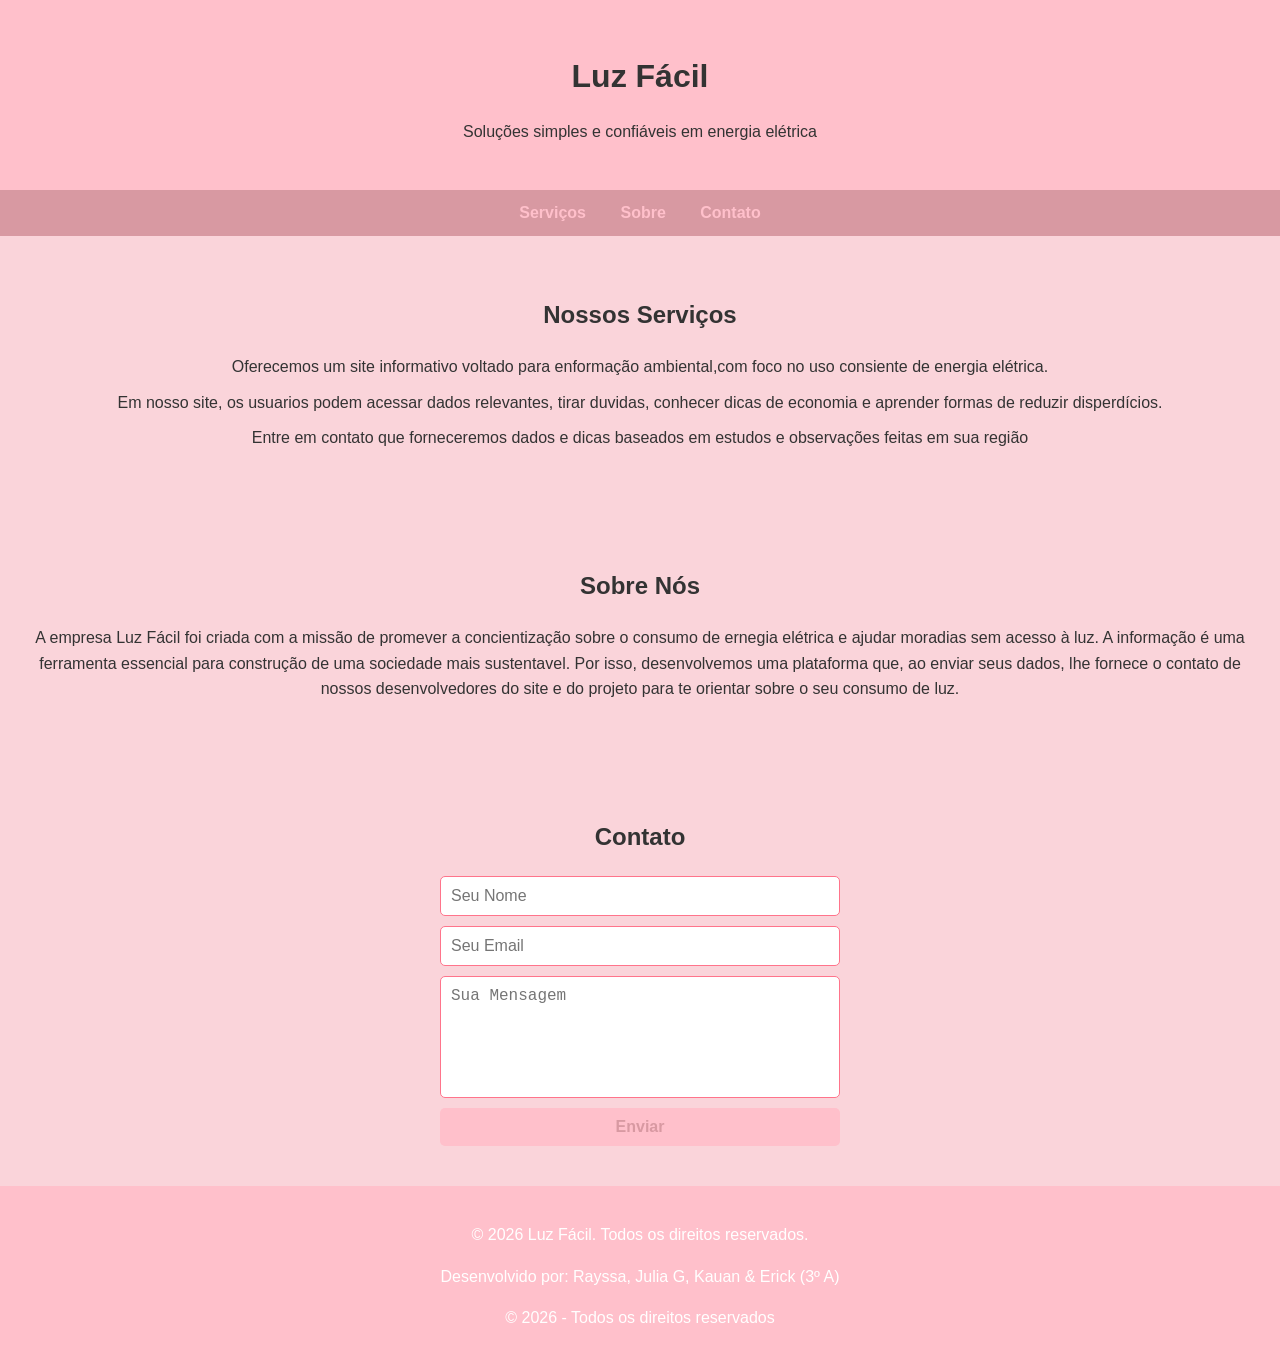
==== index.html @ fa226fb4 "Add files via upload" ====
<!DOCTYPE html>
<html lang="pt-BR">
<head>
    <meta charset="UTF-8">
    <meta name="viewport" content="width=device-width, initial-scale=1.0">
    <title>Luz Fácil | Energia para Você</title>
    <link rel="stylesheet" href="style.css">
</head>
<body>

    <header>
        <h1>Luz Fácil</h1>
        <p>Soluções simples e confiáveis em energia elétrica</p>
    </header>

    <nav>
        <a href="#servicos">Serviços</a>
        <a href="#sobre">Sobre</a>
        <a href="#contato">Contato</a>
    </nav>

    <section id="servicos">
        <h2>Nossos Serviços</h2>
        <ul>
            <li>Oferecemos um site informativo voltado para enformação ambiental,com foco no uso consiente de energia elétrica.</li>
            <li>Em nosso site, os usuarios podem acessar dados relevantes, tirar duvidas, conhecer dicas de economia e aprender formas de reduzir disperdícios.</li>
            <li>Entre em contato que forneceremos dados e dicas baseados em estudos e observações feitas em sua região</li>
        </ul>
    </section>

    <section id="sobre">
        <h2>Sobre Nós</h2>
        <p>A empresa Luz Fácil foi criada com a missão de promever a concientização sobre o consumo de ernegia elétrica e ajudar moradias sem acesso à luz. A informação é uma ferramenta essencial para construção de uma sociedade mais sustentavel. Por isso, desenvolvemos uma plataforma que, ao enviar seus dados, lhe fornece o contato de nossos desenvolvedores do site e do projeto para te orientar sobre o seu consumo de luz.</p>
    </section>

    <section id="contato">
        <h2>Contato</h2>
        <form>
            <input type="text" placeholder="Seu Nome" required>
            <input type="email" placeholder="Seu Email" required>
            <textarea placeholder="Sua Mensagem" required></textarea>
            <button type="submit">Enviar</button>
        </form>
    </section>

    <footer>
        <p>© 2026 Luz Fácil. Todos os direitos reservados.</p>
        <p>Desenvolvido por: Rayssa, Julia G, Kauan & Erick (3º A)</p>
        <p>&copy; 2026 - Todos os direitos reservados</p>
    </footer>

</body>
</html>
---- style.css ----
body {
    font-family: Arial, sans-serif;
    margin: 0;
    padding: 0;
    line-height: 1.6;
    color: #333;
    background-color: rgb(250, 212, 218);
}

header {
    background-color: pink;
    text-align: center;
    padding: 30px 20px;
}

header h1 {
    margin-bottom: 10px;
}

nav {
    background-color: rgb(216, 153, 162);
    text-align: center;
    padding: 10px 0;
}

nav a {
    color: pink;
    margin: 0 15px;
    text-decoration: none;
    font-weight: bold;
}

nav a:hover {
    text-decoration: underline;
}

section {
    padding: 40px 20px;
    text-align: center;
}

section h2 {
    margin-bottom: 20px;
}

ul {
    list-style: none;
    padding: 0;
}

ul li {
    margin-bottom: 10px;
}

form {
    max-width: 400px;
    margin: 0 auto;
    display: flex;
    flex-direction: column;
    gap: 10px;
}

input, textarea {
    padding: 10px;
    border: 1px solid rgb(255, 116, 139);
    border-radius: 5px;
    font-size: 1rem;
}

textarea {
    resize: none;
    height: 100px;
}

button {
    background-color: pink;
    color: rgb(216, 153, 162);
    border: none;
    padding: 10px;
    font-size: 1rem;
    cursor: pointer;
    border-radius: 5px;
    font-weight: bold;
}

button:hover {
    background-color:pink;
}

footer {
    text-align: center;
    padding: 20px;
    background-color: pink;
    color: #fff;
}
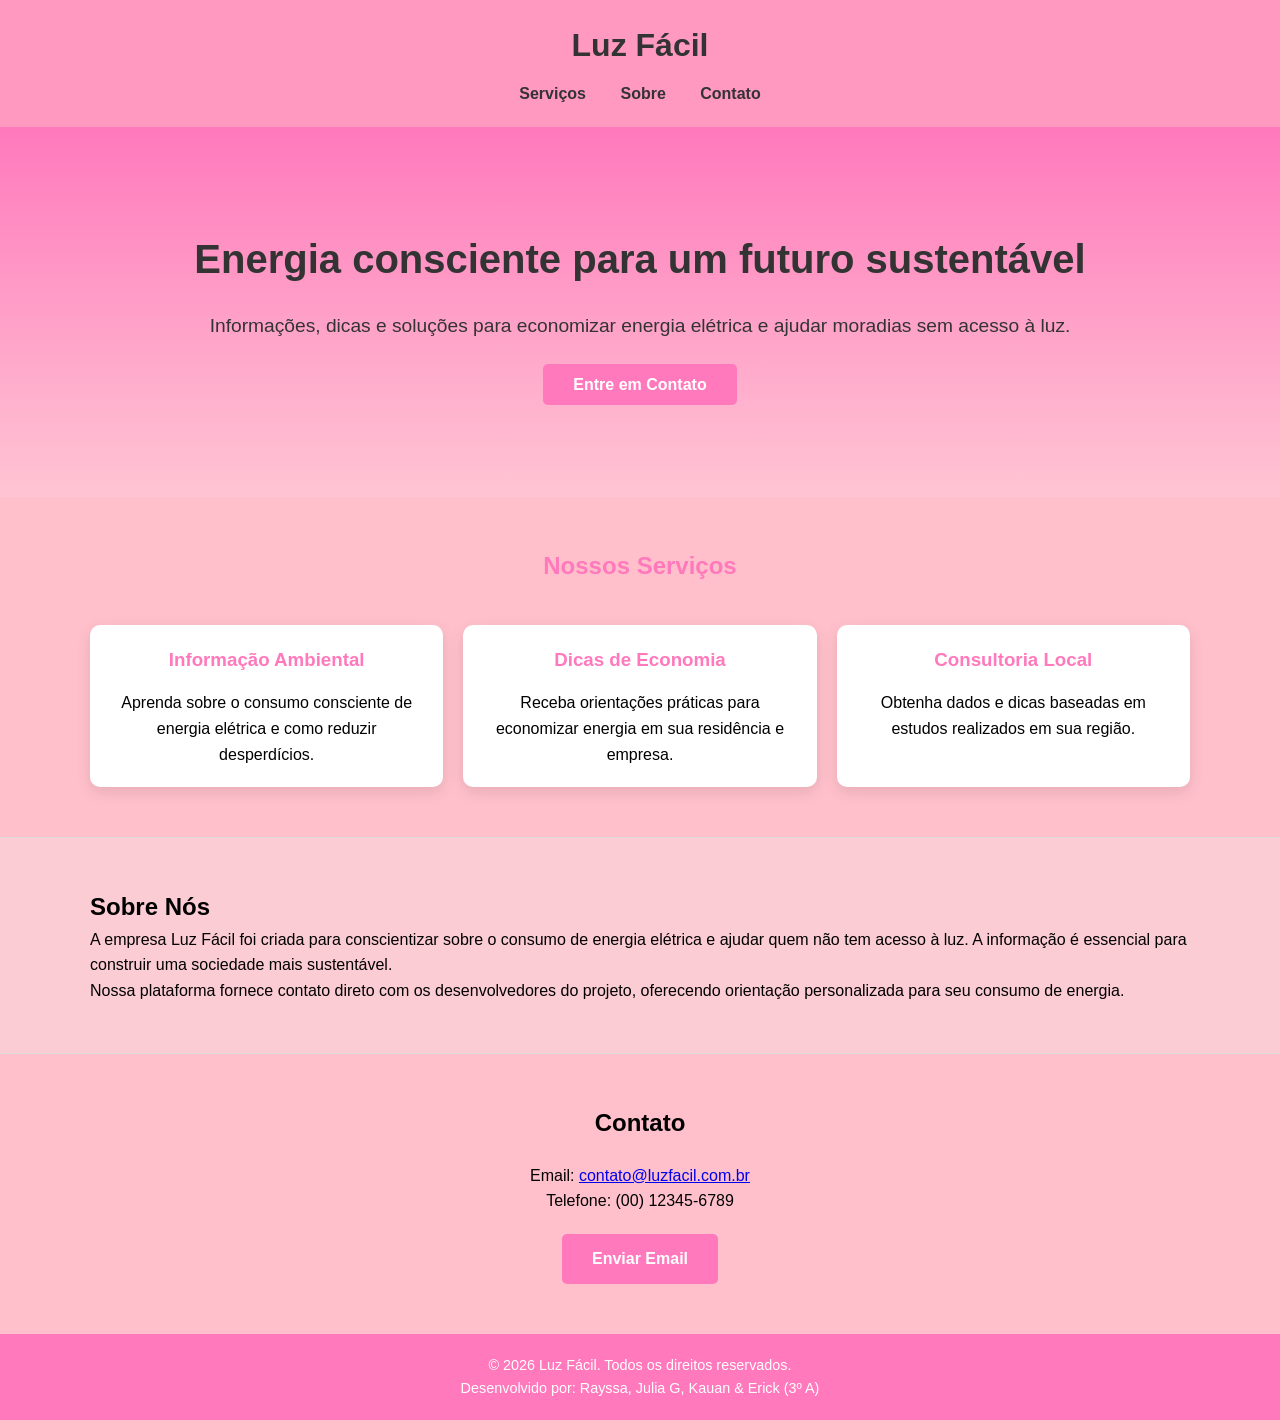
==== commit ee3d52bd: "Add files via upload" ====
--- a/index.html
+++ b/index.html
@@ -3,51 +3,73 @@
 <head>
     <meta charset="UTF-8">
     <meta name="viewport" content="width=device-width, initial-scale=1.0">
-    <title>Luz Fácil | Energia para Você</title>
+    <title>Luz Fácil</title>
+    <!-- Google Fonts -->
+    <link href="" rel="stylesheet">
     <link rel="stylesheet" href="style.css">
 </head>
 <body>
-
     <header>
-        <h1>Luz Fácil</h1>
-        <p>Soluções simples e confiáveis em energia elétrica</p>
+        <div class="container">
+            <h1>Luz Fácil</h1>
+            <nav>
+                <a href="#servicos">Serviços</a>
+                <a href="#sobre">Sobre</a>
+                <a href="#contato">Contato</a>
+            </nav>
+        </div>
     </header>
 
-    <nav>
-        <a href="#servicos">Serviços</a>
-        <a href="#sobre">Sobre</a>
-        <a href="#contato">Contato</a>
-    </nav>
+    <section id="hero">
+        <div class="container">
+            <h2>Energia consciente para um futuro sustentável</h2>
+            <p>Informações, dicas e soluções para economizar energia elétrica e ajudar moradias sem acesso à luz.</p>
+            <a href="#contato" class="btn">Entre em Contato</a>
+        </div>
+    </section>
 
     <section id="servicos">
-        <h2>Nossos Serviços</h2>
-        <ul>
-            <li>Oferecemos um site informativo voltado para enformação ambiental,com foco no uso consiente de energia elétrica.</li>
-            <li>Em nosso site, os usuarios podem acessar dados relevantes, tirar duvidas, conhecer dicas de economia e aprender formas de reduzir disperdícios.</li>
-            <li>Entre em contato que forneceremos dados e dicas baseados em estudos e observações feitas em sua região</li>
-        </ul>
+        <div class="container">
+            <h2>Nossos Serviços</h2>
+            <div class="cards">
+                <div class="card">
+                    <h3>Informação Ambiental</h3>
+                    <p>Aprenda sobre o consumo consciente de energia elétrica e como reduzir desperdícios.</p>
+                </div>
+                <div class="card">
+                    <h3>Dicas de Economia</h3>
+                    <p>Receba orientações práticas para economizar energia em sua residência e empresa.</p>
+                </div>
+                <div class="card">
+                    <h3>Consultoria Local</h3>
+                    <p>Obtenha dados e dicas baseadas em estudos realizados em sua região.</p>
+                </div>
+            </div>
+        </div>
     </section>
 
     <section id="sobre">
-        <h2>Sobre Nós</h2>
-        <p>A empresa Luz Fácil foi criada com a missão de promever a concientização sobre o consumo de ernegia elétrica e ajudar moradias sem acesso à luz. A informação é uma ferramenta essencial para construção de uma sociedade mais sustentavel. Por isso, desenvolvemos uma plataforma que, ao enviar seus dados, lhe fornece o contato de nossos desenvolvedores do site e do projeto para te orientar sobre o seu consumo de luz.</p>
+        <div class="container">
+            <h2>Sobre Nós</h2>
+            <p>A empresa Luz Fácil foi criada para conscientizar sobre o consumo de energia elétrica e ajudar quem não tem acesso à luz. A informação é essencial para construir uma sociedade mais sustentável.</p>
+            <p>Nossa plataforma fornece contato direto com os desenvolvedores do projeto, oferecendo orientação personalizada para seu consumo de energia.</p>
+        </div>
     </section>
 
     <section id="contato">
-        <h2>Contato</h2>
-        <form>
-            <input type="text" placeholder="Seu Nome" required>
-            <input type="email" placeholder="Seu Email" required>
-            <textarea placeholder="Sua Mensagem" required></textarea>
-            <button type="submit">Enviar</button>
-        </form>
+        <div class="container">
+            <h2>Contato</h2>
+            <p>Email: <a href="mailto:contato@luzfacil.com.br">contato@luzfacil.com.br</a></p>
+            <p>Telefone: (00) 12345-6789</p>
+            <a href="mailto:contato@luzfacil.com.br" class="btn">Enviar Email</a>
+        </div>
     </section>
 
     <footer>
-        <p>© 2026 Luz Fácil. Todos os direitos reservados.</p>
-        <p>Desenvolvido por: Rayssa, Julia G, Kauan & Erick (3º A)</p>
-        <p>&copy; 2026 - Todos os direitos reservados</p>
+        <div class="container">
+            <p>© 2026 Luz Fácil. Todos os direitos reservados.</p>
+            <p>Desenvolvido por: Rayssa, Julia G, Kauan & Erick (3º A)</p>
+        </div>
     </footer>
-
 </body>
 </html>
--- a/style.css
+++ b/style.css
@@ -1,95 +1,157 @@
-body {
-    font-family: Arial, sans-serif;
+/* Reset básico */
+* {
     margin: 0;
     padding: 0;
-    line-height: 1.6;
-    color: #333;
-    background-color: rgb(250, 212, 218);
+    box-sizing: border-box;
 }
 
+body {
+    font-family: 'Roboto', sans-serif;
+    line-height: 1.6;
+    background-color: pink;
+    color: black;
+}
+
+/* Container */
+.container {
+    width: 90%;
+    max-width: 1100px;
+    margin: 0 auto;
+}
+
+/* Header */
 header {
-    background-color: pink;
-    text-align: center;
-    padding: 30px 20px;
+    background-color: rgb(255, 153, 192);
+    padding: 20px 0;
+    box-shadow: 0 2px 5px rgba(0,0,0,0.1);
 }
 
 header h1 {
-    margin-bottom: 10px;
+    font-family: 'Montserrat', sans-serif;
+    font-size: 2em;
+    text-align: center;
+    color: #333;
 }
 
 nav {
-    background-color: rgb(216, 153, 162);
     text-align: center;
-    padding: 10px 0;
+    margin-top: 10px;
 }
 
 nav a {
-    color: pink;
     margin: 0 15px;
     text-decoration: none;
+    color: #333;
     font-weight: bold;
+    transition: color 0.3s;
 }
 
 nav a:hover {
-    text-decoration: underline;
+    color: rgb(255, 153, 192);
 }
 
-section {
-    padding: 40px 20px;
+/* Hero Section */
+#hero {
+    background: linear-gradient(#ff79bc, #FFC5D3);
+    color: #333;
+    padding: 100px 20px;
     text-align: center;
 }
 
-section h2 {
+#hero h2 {
+    font-family: 'Montserrat', sans-serif;
+    font-size: 2.5em;
     margin-bottom: 20px;
 }
 
-ul {
-    list-style: none;
-    padding: 0;
+#hero p {
+    font-size: 1.2em;
+    margin-bottom: 30px;
 }
 
-ul li {
-    margin-bottom: 10px;
+.btn {
+    background-color: #ff79bc;
+    color: #fff;
+    padding: 12px 30px;
+    text-decoration: none;
+    border-radius: 5px;
+    font-weight: bold;
+    transition: background 0.3s;
 }
 
-form {
-    max-width: 400px;
-    margin: 0 auto;
-    display: flex;
-    flex-direction: column;
-    gap: 10px;
+.btn:hover {
+    background-color: #ff79bc,
 }
 
-input, textarea {
-    padding: 10px;
-    border: 1px solid rgb(255, 116, 139);
-    border-radius: 5px;
-    font-size: 1rem;
+/* Serviços */
+#servicos {
+    padding: 50px 0;
+    text-align: center;
 }
 
-textarea {
-    resize: none;
-    height: 100px;
+#servicos h2 {
+    font-family: 'Montserrat', sans-serif;
+    color: #ff79bc;
+    margin-bottom: 40px;
 }
 
-button {
-    background-color: pink;
-    color: rgb(216, 153, 162);
-    border: none;
-    padding: 10px;
-    font-size: 1rem;
-    cursor: pointer;
-    border-radius: 5px;
-    font-weight: bold;
+.cards {
+    display: flex;
+    flex-wrap: wrap;
+    gap: 20px;
+    justify-content: center;
 }
 
-button:hover {
-    background-color:pink;
+.card {
+    background-color: white;
+    padding: 20px;
+    flex: 1 1 250px;
+    border-radius: 10px;
+    box-shadow: 0 5px 15px rgba(0,0,0,0.1);
+    transition: transform 0.3s, box-shadow 0.3s;
 }
 
+.card:hover {
+    transform: translateY(-5px);
+    box-shadow: 0 10px 20px rgba(0,0,0,0.2);
+}
+
+.card h3 {
+    color: #ff79bc;
+    margin-bottom: 15px;
+}
+
+/* Sobre */
+#sobre {
+    padding: 50px 0;
+    background-color: rgb(252, 204, 212);
+    border-top: 1px solid #ddd;
+    border-bottom: 1px solid #ddd;
+}
+
+/* Contato */
+#contato {
+    padding: 50px 0;
+    text-align: center;
+}
+
+#contato a {
+    display: inline-block;
+    margin-top: 20px;
+}
+
+/* Footer */
 footer {
+    background-color: #ff79bc;
+    color: #fff;
+    padding: 20px 0;
     text-align: center;
-    padding: 20px;
-    background-color: pink;
-    color: #fff;
+    font-size: 0.9em;
+}
+
+/* Responsivo */
+@media (max-width: 768px) {
+    .cards {
+        flex-direction: column;
+    }
 }
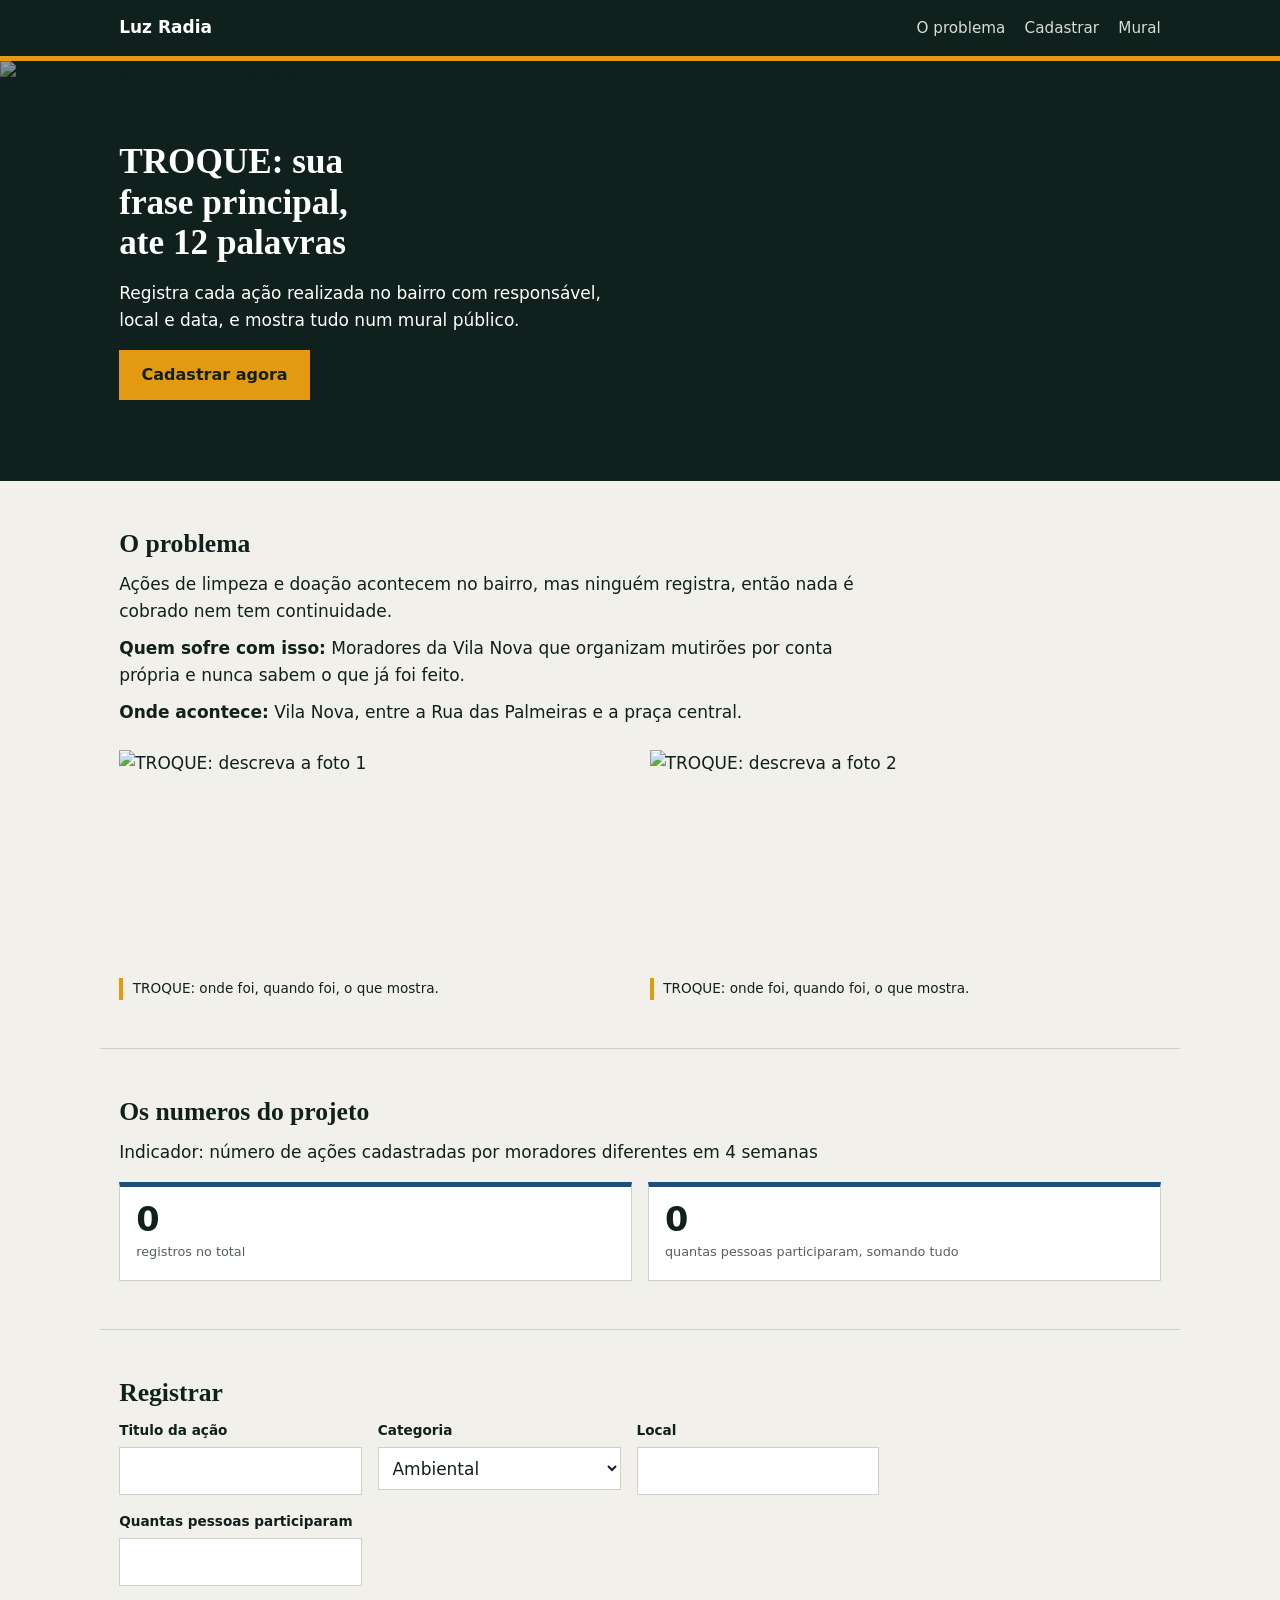
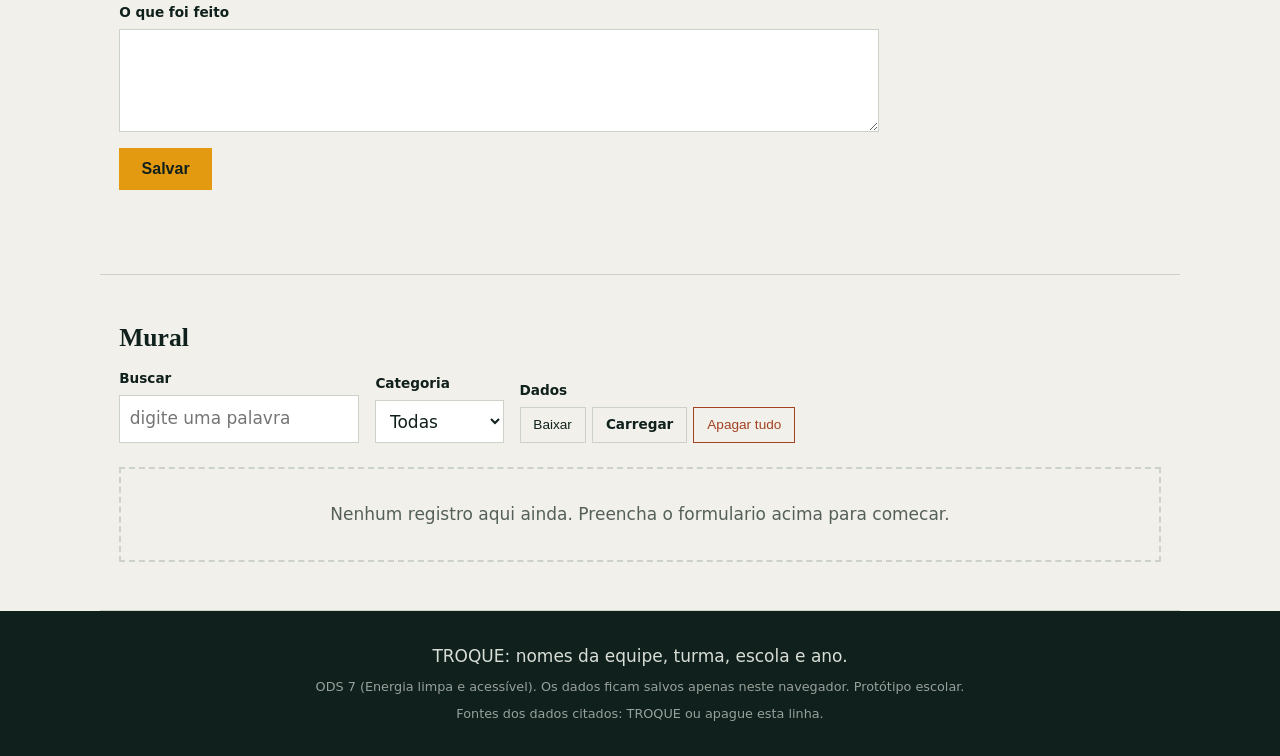
==== commit 13ba2b44: "Add files via upload" ====
--- a/index.html
+++ b/index.html
@@ -1,75 +1,130 @@
 <!DOCTYPE html>
 <html lang="pt-BR">
 <head>
-    <meta charset="UTF-8">
-    <meta name="viewport" content="width=device-width, initial-scale=1.0">
-    <title>Luz Fácil</title>
-    <!-- Google Fonts -->
-    <link href="" rel="stylesheet">
-    <link rel="stylesheet" href="style.css">
+  <meta charset="UTF-8">
+  <meta name="viewport" content="width=device-width, initial-scale=1.0">
+  <title>Luz Radia</title>
+  <meta name="description" content="Registra cada ação realizada no bairro com responsável, local e data, e mostra tudo num mural público.">
+  <link rel="stylesheet" href="style.css">
 </head>
 <body>
-    <header>
-        <div class="container">
-            <h1>Luz Fácil</h1>
-            <nav>
-                <a href="#servicos">Serviços</a>
-                <a href="#sobre">Sobre</a>
-                <a href="#contato">Contato</a>
-            </nav>
-        </div>
-    </header>
 
-    <section id="hero">
-        <div class="container">
-            <h2>Energia consciente para um futuro sustentável</h2>
-            <p>Informações, dicas e soluções para economizar energia elétrica e ajudar moradias sem acesso à luz.</p>
-            <a href="#contato" class="btn">Entre em Contato</a>
-        </div>
-    </section>
+<header class="topo">
+  <div class="faixa">
+    <p class="marca">Luz Radia</p>
+    <nav>
+      <a href="#problema">O problema</a>
+      <a href="#cadastrar">Cadastrar</a>
+      <a href="#mural">Mural</a>
+    </nav>
+  </div>
+</header>
 
-    <section id="servicos">
-        <div class="container">
-            <h2>Nossos Serviços</h2>
-            <div class="cards">
-                <div class="card">
-                    <h3>Informação Ambiental</h3>
-                    <p>Aprenda sobre o consumo consciente de energia elétrica e como reduzir desperdícios.</p>
-                </div>
-                <div class="card">
-                    <h3>Dicas de Economia</h3>
-                    <p>Receba orientações práticas para economizar energia em sua residência e empresa.</p>
-                </div>
-                <div class="card">
-                    <h3>Consultoria Local</h3>
-                    <p>Obtenha dados e dicas baseadas em estudos realizados em sua região.</p>
-                </div>
-            </div>
-        </div>
-    </section>
+<section class="capa">
+  <img src="imagens/capa.jpg" alt="TROQUE: descreva a foto de capa">
+  <div class="capa-texto">
+    <h1>TROQUE: sua frase principal, ate 12 palavras</h1>
+    <p>Registra cada ação realizada no bairro com responsável, local e data, e mostra tudo num mural público.</p>
+    <a class="botao" href="#cadastrar">Cadastrar agora</a>
+  </div>
+</section>
 
-    <section id="sobre">
-        <div class="container">
-            <h2>Sobre Nós</h2>
-            <p>A empresa Luz Fácil foi criada para conscientizar sobre o consumo de energia elétrica e ajudar quem não tem acesso à luz. A informação é essencial para construir uma sociedade mais sustentável.</p>
-            <p>Nossa plataforma fornece contato direto com os desenvolvedores do projeto, oferecendo orientação personalizada para seu consumo de energia.</p>
-        </div>
-    </section>
+<main>
 
-    <section id="contato">
-        <div class="container">
-            <h2>Contato</h2>
-            <p>Email: <a href="mailto:contato@luzfacil.com.br">contato@luzfacil.com.br</a></p>
-            <p>Telefone: (00) 12345-6789</p>
-            <a href="mailto:contato@luzfacil.com.br" class="btn">Enviar Email</a>
-        </div>
-    </section>
+<section id="problema" class="bloco">
+  <h2>O problema</h2>
+  <p class="largura-texto">Ações de limpeza e doação acontecem no bairro, mas ninguém registra, então nada é cobrado nem tem continuidade.</p>
+  <p class="largura-texto"><b>Quem sofre com isso:</b> Moradores da Vila Nova que organizam mutirões por conta própria e nunca sabem o que já foi feito.</p>
+  <p class="largura-texto"><b>Onde acontece:</b> Vila Nova, entre a Rua das Palmeiras e a praça central.</p>
+  <div class="galeria">
+    <figure>
+      <img src="imagens/foto1.jpg" alt="TROQUE: descreva a foto 1">
+      <figcaption>TROQUE: onde foi, quando foi, o que mostra.</figcaption>
+    </figure>
+    <figure>
+      <img src="imagens/foto2.jpg" alt="TROQUE: descreva a foto 2">
+      <figcaption>TROQUE: onde foi, quando foi, o que mostra.</figcaption>
+    </figure>
+  </div>
+</section>
 
-    <footer>
-        <div class="container">
-            <p>© 2026 Luz Fácil. Todos os direitos reservados.</p>
-            <p>Desenvolvido por: Rayssa, Julia G, Kauan & Erick (3º A)</p>
-        </div>
-    </footer>
+<section class="bloco">
+  <h2>Os numeros do projeto</h2>
+  <p class="largura-texto">Indicador: número de ações cadastradas por moradores diferentes em 4 semanas</p>
+  <div class="painel" id="painel"></div>
+</section>
+
+<section id="cadastrar" class="bloco">
+  <h2>Registrar</h2>
+  <form id="formulario" class="formulario">
+    <div class="campo">
+      <label for="tituloDaAcao">Titulo da ação</label>
+      <input type="text" id="tituloDaAcao" maxlength="80" required>
+    </div>
+    <div class="campo">
+      <label for="categoria">Categoria</label>
+      <select id="categoria" required>
+        <option>Ambiental</option>
+        <option>Social</option>
+        <option>Educação</option>
+        <option>Saúde</option>
+      </select>
+    </div>
+    <div class="campo">
+      <label for="local">Local</label>
+      <input type="text" id="local" maxlength="80" required>
+    </div>
+    <div class="campo">
+      <label for="quantasPessoasParticipar">Quantas pessoas participaram</label>
+      <input type="number" id="quantasPessoasParticipar" min="0" step="1" required>
+    </div>
+    <div class="campo largo">
+      <label for="oQueFoiFeito">O que foi feito</label>
+      <textarea id="oQueFoiFeito" rows="3" maxlength="300" required></textarea>
+    </div>
+    <button type="submit" class="botao">Salvar</button>
+    <p id="aviso" class="aviso" role="status"></p>
+  </form>
+</section>
+
+<section id="mural" class="bloco">
+  <h2>Mural</h2>
+  <div class="ferramentas">
+    <div class="ferramenta">
+      <label for="busca">Buscar</label>
+      <input type="text" id="busca" placeholder="digite uma palavra">
+    </div>
+    <div class="ferramenta">
+      <label for="filtro">Categoria</label>
+      <select id="filtro">
+        <option value="todas">Todas</option>
+        <option>Ambiental</option>
+        <option>Social</option>
+        <option>Educação</option>
+        <option>Saúde</option>
+      </select>
+    </div>
+    <div class="ferramenta">
+      <label for="exportar">Dados</label>
+      <div class="grupo-botoes">
+        <button type="button" id="exportar" class="botao-fino">Baixar</button>
+        <label for="importar" class="botao-fino">Carregar</label>
+        <input type="file" id="importar" accept="application/json" hidden>
+        <button type="button" id="limpar" class="botao-fino perigo">Apagar tudo</button>
+      </div>
+    </div>
+  </div>
+  <div id="lista" class="lista"></div>
+</section>
+
+</main>
+
+<footer class="rodape">
+  <p>TROQUE: nomes da equipe, turma, escola e ano.</p>
+  <p class="miudo">ODS 7 (Energia limpa e acessível). Os dados ficam salvos apenas neste navegador. Protótipo escolar.</p>
+  <p class="miudo">Fontes dos dados citados: TROQUE ou apague esta linha.</p>
+</footer>
+
+<script src="script.js"></script>
 </body>
 </html>
--- a/style.css
+++ b/style.css
@@ -1,157 +1,180 @@
-/* Reset básico */
-* {
-    margin: 0;
-    padding: 0;
-    box-sizing: border-box;
+/* =========================================================
+   style.css
+   Aqui ficam cores, tamanhos e posicoes. Nada aqui funciona,
+   tudo aqui aparece. Mexa a vontade, e impossivel quebrar.
+   ========================================================= */
+
+/* As cores do site inteiro ficam aqui. Troque um valor e ele
+   muda em todos os lugares de uma vez. */
+:root{
+  --tinta:  #10201c;   /* cor do texto */
+  --papel:  #f1f0ea;   /* fundo da pagina */
+  --marca:  #1f4e79;   /* cor principal, botoes e barras */
+  --sinal:  #e39a10;   /* cor de destaque */
+  --alerta: #a34123;   /* cor de apagar */
+  --borda:  #ccd2c8;
+  --largura: 1080px;   /* largura maxima do conteudo */
 }
 
-body {
-    font-family: 'Roboto', sans-serif;
-    line-height: 1.6;
-    background-color: pink;
-    color: black;
+*{ box-sizing: border-box; margin: 0; padding: 0; }
+
+body{
+  background: var(--papel);
+  color: var(--tinta);
+  font-family: system-ui, -apple-system, 'Segoe UI', Roboto, sans-serif;
+  font-size: 17px;
+  line-height: 1.6;
 }
 
-/* Container */
-.container {
-    width: 90%;
-    max-width: 1100px;
-    margin: 0 auto;
+h1,h2,h3{ font-family: Georgia, 'Times New Roman', serif; line-height: 1.15; }
+h1{ font-size: 2.2rem; }
+h2{ font-size: 1.6rem; margin-bottom: .8rem; }
+h3{ font-size: 1.1rem; }
+img{ max-width: 100%; display: block; }
+a{ color: var(--marca); }
+
+/* --------- TOPO --------- */
+.topo{
+  background: var(--tinta);
+  border-bottom: 5px solid var(--sinal);
+  position: sticky;   /* gruda no topo quando rola a pagina */
+  top: 0;
+  z-index: 10;
+}
+.faixa{
+  max-width: var(--largura); margin: 0 auto; padding: .9rem 1.2rem;
+  display: flex; flex-wrap: wrap; gap: .8rem;
+  align-items: center; justify-content: space-between;
+}
+.marca{ color: #fff; font-weight: 700; }
+.topo nav{ display: flex; gap: 1.2rem; }
+.topo nav a{ color: #d8ddd6; text-decoration: none; font-size: .95rem; }
+.topo nav a:hover{ color: var(--sinal); }
+
+/* --------- CAPA --------- */
+.capa{ position: relative; background: var(--tinta); }
+.capa img{ width: 100%; height: 420px; object-fit: cover; opacity: .55; }
+.capa-texto{
+  position: absolute; inset: 0;
+  max-width: var(--largura); margin: 0 auto; padding: 2rem 1.2rem;
+  display: flex; flex-direction: column; justify-content: center;
+  align-items: flex-start; gap: 1rem; color: #fff;
+}
+.capa-texto h1{ max-width: 16ch; }
+.capa-texto p{ max-width: 46ch; }
+
+/* --------- BOTOES --------- */
+.botao{
+  display: inline-block; background: var(--sinal); color: var(--tinta);
+  border: none; padding: .75rem 1.4rem; font-size: 1rem; font-weight: 700;
+  text-decoration: none; cursor: pointer;
+}
+.botao:hover{ background: #ffc927; }
+.botao-fino{
+  background: none; border: 1px solid var(--borda); color: var(--tinta);
+  padding: .4rem .8rem; font-size: .85rem; cursor: pointer;
+}
+.botao-fino:hover{ background: var(--borda); }
+.botao-fino.perigo{ border-color: var(--alerta); color: var(--alerta); }
+.botao-fino.perigo:hover{ background: var(--alerta); color: #fff; }
+
+/* Contorno visivel para quem navega pelo teclado. Nao apague. */
+a:focus-visible, button:focus-visible, input:focus-visible,
+select:focus-visible, textarea:focus-visible, label:focus-visible{
+  outline: 3px solid var(--marca); outline-offset: 2px;
 }
 
-/* Header */
-header {
-    background-color: rgb(255, 153, 192);
-    padding: 20px 0;
-    box-shadow: 0 2px 5px rgba(0,0,0,0.1);
+/* --------- BLOCOS --------- */
+.bloco{
+  max-width: var(--largura); margin: 0 auto;
+  padding: 3rem 1.2rem; border-bottom: 1px solid var(--borda);
+}
+.largura-texto{ max-width: 68ch; margin-bottom: .6rem; }
+
+.galeria{
+  margin-top: 1.5rem; display: grid; gap: 1.2rem;
+  grid-template-columns: repeat(auto-fit, minmax(260px, 1fr));
+}
+.galeria img{ height: 220px; object-fit: cover; width: 100%; }
+figcaption{
+  font-size: .85rem; margin-top: .5rem;
+  border-left: 4px solid var(--sinal); padding-left: .6rem;
 }
 
-header h1 {
-    font-family: 'Montserrat', sans-serif;
-    font-size: 2em;
-    text-align: center;
-    color: #333;
+/* --------- PAINEL DE NUMEROS --------- */
+.painel{
+  display: grid; gap: 1rem; margin-top: 1rem;
+  grid-template-columns: repeat(auto-fit, minmax(150px, 1fr));
+}
+.numero{
+  background: #fff; border: 1px solid var(--borda);
+  border-top: 5px solid var(--marca); padding: 1rem;
+}
+.numero b{ display: block; font-size: 2.1rem; line-height: 1; }
+.numero span{ font-size: .8rem; color: #55605a; }
+.numero.pequeno{ border-top-color: var(--sinal); }
+.numero.pequeno b{ font-size: 1.4rem; }
+
+/* --------- FORMULARIO --------- */
+.formulario{
+  display: grid; gap: 1rem; max-width: 760px;
+  grid-template-columns: repeat(auto-fit, minmax(240px, 1fr));
+}
+.campo{ display: flex; flex-direction: column; gap: .3rem; }
+.campo.largo{ grid-column: 1 / -1; }
+label{ font-size: .85rem; font-weight: 600; }
+input, select, textarea{
+  font: inherit; padding: .6rem; border: 1px solid var(--borda);
+  background: #fff; color: var(--tinta);
+}
+.formulario .botao{ grid-column: 1 / -1; justify-self: start; }
+.aviso{ grid-column: 1 / -1; font-size: .9rem; color: var(--marca); min-height: 1.4em; }
+
+/* --------- FERRAMENTAS DO MURAL --------- */
+.ferramentas{
+  display: flex; gap: 1rem; flex-wrap: wrap;
+  align-items: flex-end; margin: 1rem 0 1.5rem;
+}
+.ferramenta{ display: flex; flex-direction: column; gap: .3rem; }
+.grupo-botoes{ display: flex; gap: .4rem; flex-wrap: wrap; }
+.grupo-botoes label{ cursor: pointer; }
+
+/* --------- CARTOES --------- */
+.lista{
+  display: grid; gap: 1rem;
+  grid-template-columns: repeat(auto-fill, minmax(280px, 1fr));
+}
+.cartao{
+  background: #fff; border: 1px solid var(--borda);
+  border-left: 6px solid var(--marca); padding: 1rem;
+  display: flex; flex-direction: column; gap: .5rem;
+}
+.cartao p{ font-size: .92rem; }
+.etiqueta{ font-size: .75rem; font-weight: 700; color: #55605a; }
+.cartao footer{
+  display: flex; justify-content: space-between; align-items: center;
+  gap: .5rem; margin-top: auto; padding-top: .5rem;
+  border-top: 1px dashed var(--borda); font-size: .8rem;
+}
+.cartao .apagar{
+  background: none; border: 1px solid var(--alerta); color: var(--alerta);
+  padding: .25rem .6rem; font-size: .78rem; cursor: pointer;
+}
+.cartao .apagar:hover{ background: var(--alerta); color: #fff; }
+.vazio{
+  grid-column: 1 / -1; padding: 2rem; text-align: center;
+  border: 2px dashed var(--borda); color: #55605a;
 }
 
-nav {
-    text-align: center;
-    margin-top: 10px;
-}
+/* --------- RODAPE --------- */
+.rodape{ background: var(--tinta); color: #d8ddd6; padding: 2rem 1.2rem; text-align: center; }
+.miudo{ font-size: .8rem; color: #97a19b; margin-top: .4rem; }
 
-nav a {
-    margin: 0 15px;
-    text-decoration: none;
-    color: #333;
-    font-weight: bold;
-    transition: color 0.3s;
-}
-
-nav a:hover {
-    color: rgb(255, 153, 192);
-}
-
-/* Hero Section */
-#hero {
-    background: linear-gradient(#ff79bc, #FFC5D3);
-    color: #333;
-    padding: 100px 20px;
-    text-align: center;
-}
-
-#hero h2 {
-    font-family: 'Montserrat', sans-serif;
-    font-size: 2.5em;
-    margin-bottom: 20px;
-}
-
-#hero p {
-    font-size: 1.2em;
-    margin-bottom: 30px;
-}
-
-.btn {
-    background-color: #ff79bc;
-    color: #fff;
-    padding: 12px 30px;
-    text-decoration: none;
-    border-radius: 5px;
-    font-weight: bold;
-    transition: background 0.3s;
-}
-
-.btn:hover {
-    background-color: #ff79bc,
-}
-
-/* Serviços */
-#servicos {
-    padding: 50px 0;
-    text-align: center;
-}
-
-#servicos h2 {
-    font-family: 'Montserrat', sans-serif;
-    color: #ff79bc;
-    margin-bottom: 40px;
-}
-
-.cards {
-    display: flex;
-    flex-wrap: wrap;
-    gap: 20px;
-    justify-content: center;
-}
-
-.card {
-    background-color: white;
-    padding: 20px;
-    flex: 1 1 250px;
-    border-radius: 10px;
-    box-shadow: 0 5px 15px rgba(0,0,0,0.1);
-    transition: transform 0.3s, box-shadow 0.3s;
-}
-
-.card:hover {
-    transform: translateY(-5px);
-    box-shadow: 0 10px 20px rgba(0,0,0,0.2);
-}
-
-.card h3 {
-    color: #ff79bc;
-    margin-bottom: 15px;
-}
-
-/* Sobre */
-#sobre {
-    padding: 50px 0;
-    background-color: rgb(252, 204, 212);
-    border-top: 1px solid #ddd;
-    border-bottom: 1px solid #ddd;
-}
-
-/* Contato */
-#contato {
-    padding: 50px 0;
-    text-align: center;
-}
-
-#contato a {
-    display: inline-block;
-    margin-top: 20px;
-}
-
-/* Footer */
-footer {
-    background-color: #ff79bc;
-    color: #fff;
-    padding: 20px 0;
-    text-align: center;
-    font-size: 0.9em;
-}
-
-/* Responsivo */
-@media (max-width: 768px) {
-    .cards {
-        flex-direction: column;
-    }
+/* --------- CELULAR --------- */
+/* Tudo aqui dentro so vale em telas de ate 640px de largura */
+@media (max-width: 640px){
+  h1{ font-size: 1.7rem; }
+  .capa img{ height: 340px; }
+  .bloco{ padding: 2rem 1rem; }
+  .ferramentas{ flex-direction: column; align-items: stretch; }
 }
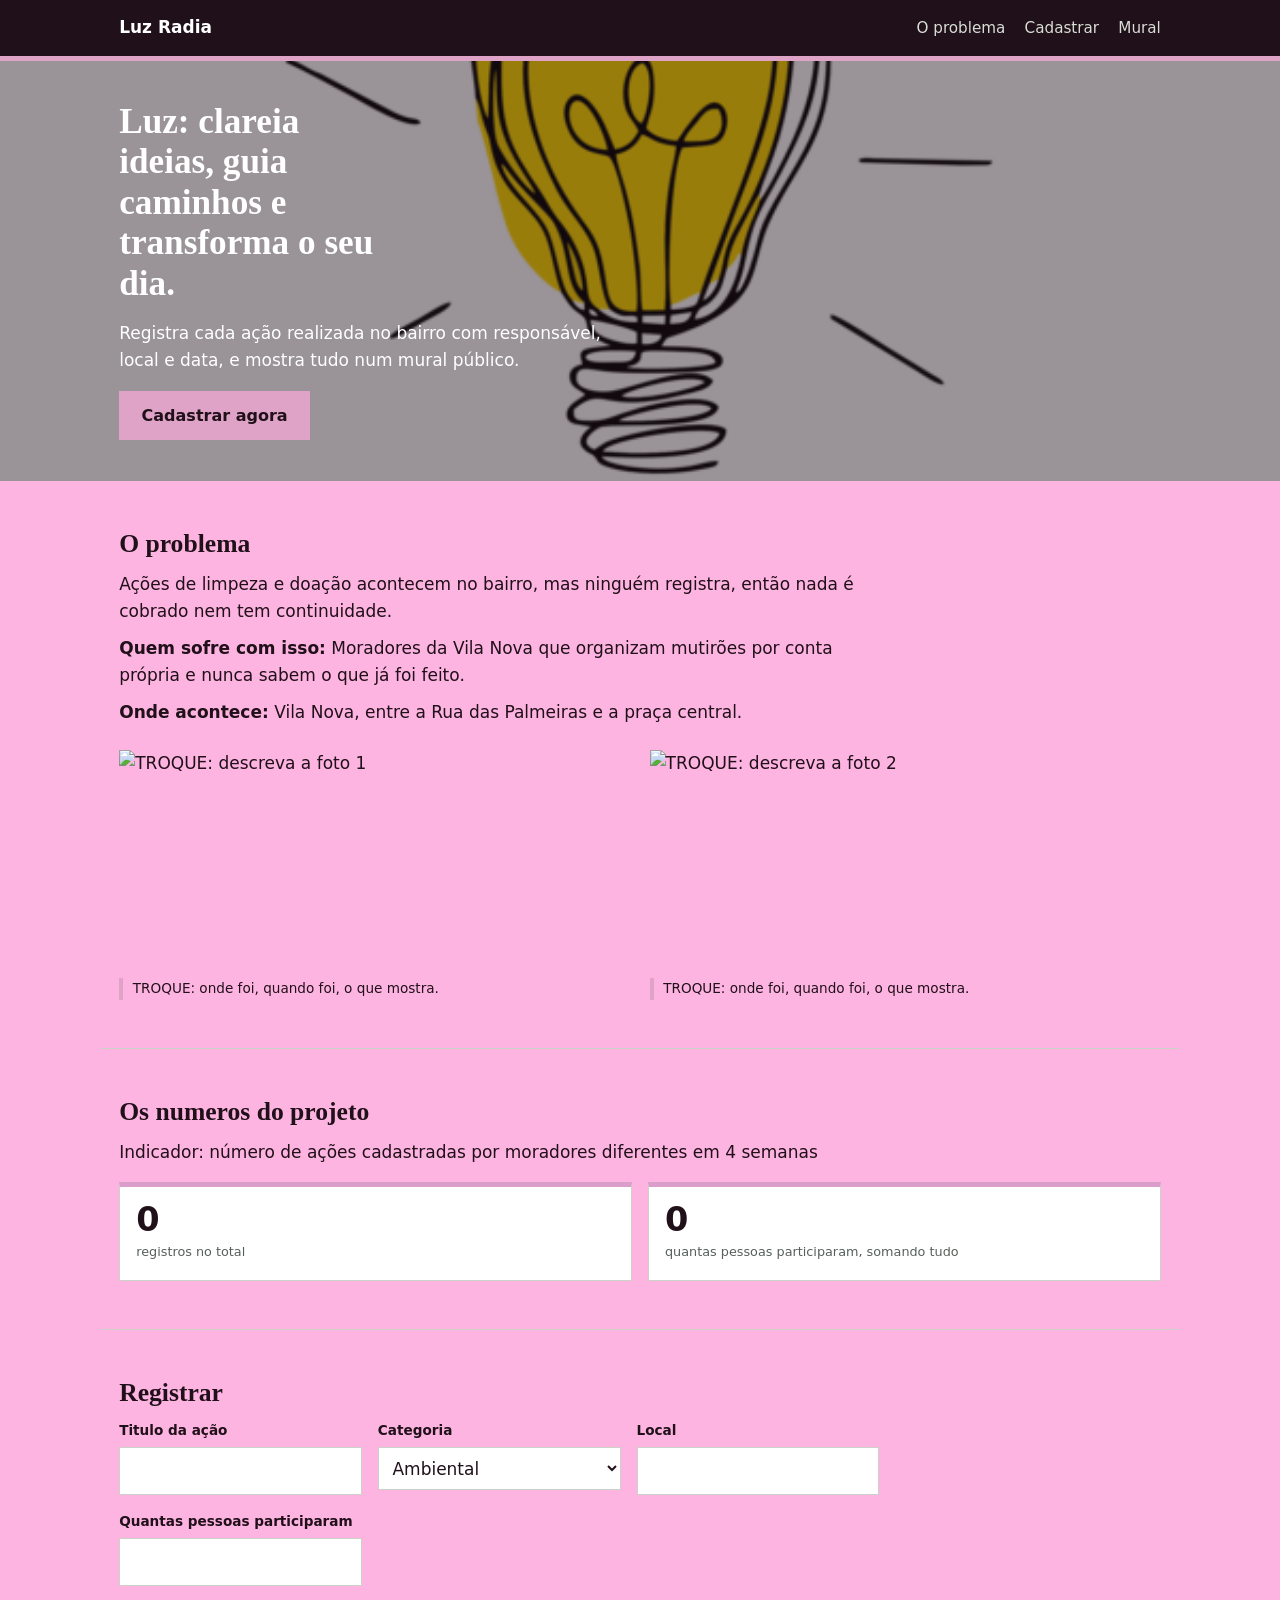
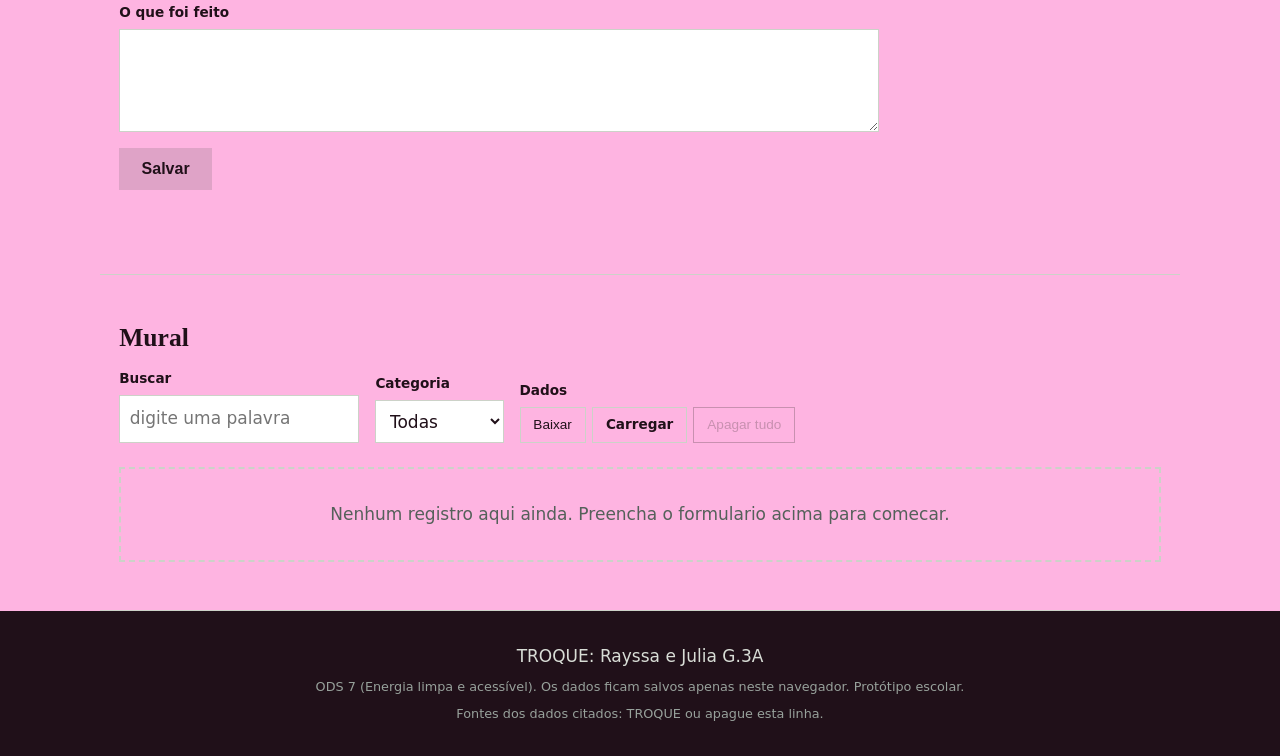
==== commit 7d4db3d6: "Add files via upload" ====
--- a/index.html
+++ b/index.html
@@ -21,9 +21,9 @@
 </header>
 
 <section class="capa">
-  <img src="imagens/capa.jpg" alt="TROQUE: descreva a foto de capa">
+  <img src="imagens/seja-luz-logo-png_seeklogo-470689.png" alt="TROQUE: descreva a foto de capa">
   <div class="capa-texto">
-    <h1>TROQUE: sua frase principal, ate 12 palavras</h1>
+    <h1>Luz: clareia ideias, guia caminhos e transforma o seu dia.</h1>
     <p>Registra cada ação realizada no bairro com responsável, local e data, e mostra tudo num mural público.</p>
     <a class="botao" href="#cadastrar">Cadastrar agora</a>
   </div>
@@ -120,7 +120,7 @@
 </main>
 
 <footer class="rodape">
-  <p>TROQUE: nomes da equipe, turma, escola e ano.</p>
+  <p>TROQUE: Rayssa e Julia G.3A</p>
   <p class="miudo">ODS 7 (Energia limpa e acessível). Os dados ficam salvos apenas neste navegador. Protótipo escolar.</p>
   <p class="miudo">Fontes dos dados citados: TROQUE ou apague esta linha.</p>
 </footer>
--- a/style.css
+++ b/style.css
@@ -7,11 +7,11 @@
 /* As cores do site inteiro ficam aqui. Troque um valor e ele
    muda em todos os lugares de uma vez. */
 :root{
-  --tinta:  #10201c;   /* cor do texto */
-  --papel:  #f1f0ea;   /* fundo da pagina */
-  --marca:  #1f4e79;   /* cor principal, botoes e barras */
-  --sinal:  #e39a10;   /* cor de destaque */
-  --alerta: #a34123;   /* cor de apagar */
+  --tinta:  #201019;   /* cor do texto */
+  --papel:  #feb4e1;   /* fundo da pagina */
+  --marca:  #d99eca;   /* cor principal, botoes e barras */
+  --sinal:  #dfa3c7;   /* cor de destaque */
+  --alerta: #c890b0;   /* cor de apagar */
   --borda:  #ccd2c8;
   --largura: 1080px;   /* largura maxima do conteudo */
 }
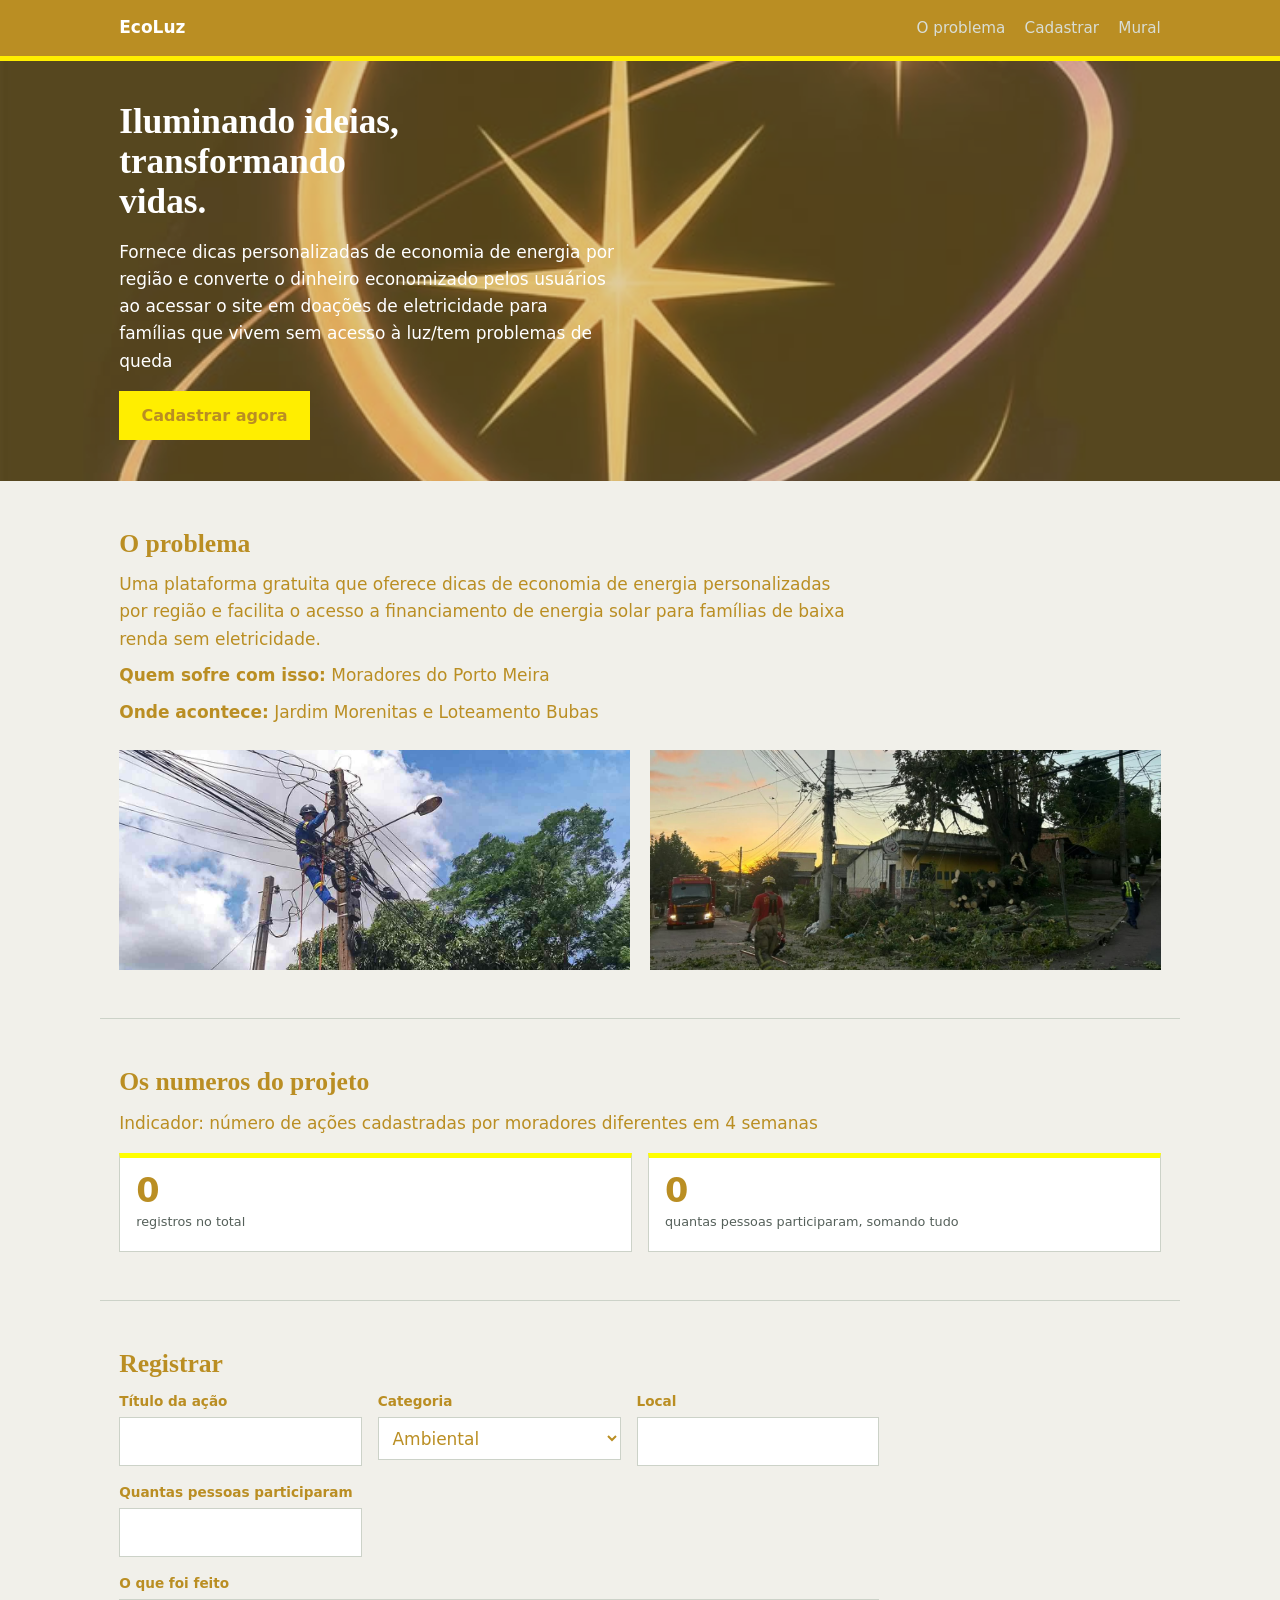
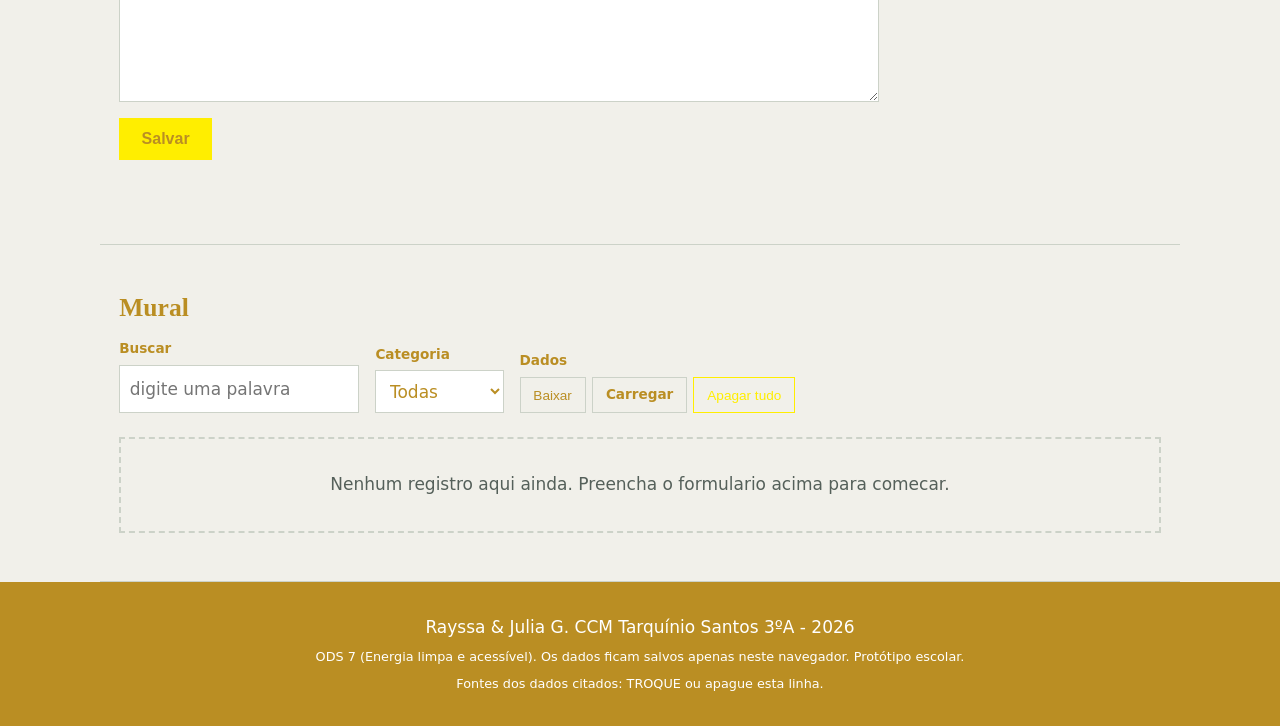
==== commit d7585fa4: "Add files via upload" ====
--- a/index.html
+++ b/index.html
@@ -3,15 +3,15 @@
 <head>
   <meta charset="UTF-8">
   <meta name="viewport" content="width=device-width, initial-scale=1.0">
-  <title>Luz Radia</title>
-  <meta name="description" content="Registra cada ação realizada no bairro com responsável, local e data, e mostra tudo num mural público.">
+  <title>EcoLuz</title>
+  <meta name="description" content="Fornece dicas personalizadas de economia de energia por região e converte o dinheiro economizado pelos usuários ao acessar o site em doações de eletricidade para famílias que vivem sem acesso à luz/tem problemas de queda">
   <link rel="stylesheet" href="style.css">
 </head>
 <body>
 
 <header class="topo">
   <div class="faixa">
-    <p class="marca">Luz Radia</p>
+    <p class="marca">EcoLuz</p>
     <nav>
       <a href="#problema">O problema</a>
       <a href="#cadastrar">Cadastrar</a>
@@ -21,10 +21,10 @@
 </header>
 
 <section class="capa">
-  <img src="imagens/seja-luz-logo-png_seeklogo-470689.png" alt="TROQUE: descreva a foto de capa">
+  <img src="imagens/Logo.jpeg" alt="TROQUE: descreva a foto de capa">
   <div class="capa-texto">
-    <h1>Luz: clareia ideias, guia caminhos e transforma o seu dia.</h1>
-    <p>Registra cada ação realizada no bairro com responsável, local e data, e mostra tudo num mural público.</p>
+    <h1>Iluminando ideias, transformando vidas.</h1>
+    <p>Fornece dicas personalizadas de economia de energia por região e converte o dinheiro economizado pelos usuários ao acessar o site em doações de eletricidade para famílias que vivem sem acesso à luz/tem problemas de queda</p>
     <a class="botao" href="#cadastrar">Cadastrar agora</a>
   </div>
 </section>
@@ -33,17 +33,15 @@
 
 <section id="problema" class="bloco">
   <h2>O problema</h2>
-  <p class="largura-texto">Ações de limpeza e doação acontecem no bairro, mas ninguém registra, então nada é cobrado nem tem continuidade.</p>
-  <p class="largura-texto"><b>Quem sofre com isso:</b> Moradores da Vila Nova que organizam mutirões por conta própria e nunca sabem o que já foi feito.</p>
-  <p class="largura-texto"><b>Onde acontece:</b> Vila Nova, entre a Rua das Palmeiras e a praça central.</p>
+  <p class="largura-texto">Uma plataforma gratuita que oferece dicas de economia de energia personalizadas por região e facilita o acesso a financiamento de energia solar para famílias de baixa renda sem eletricidade.</p>
+  <p class="largura-texto"><b>Quem sofre com isso:</b> Moradores do Porto Meira</p>
+  <p class="largura-texto"><b>Onde acontece:</b> Jardim Morenitas e Loteamento Bubas</p>
   <div class="galeria">
     <figure>
-      <img src="imagens/foto1.jpg" alt="TROQUE: descreva a foto 1">
-      <figcaption>TROQUE: onde foi, quando foi, o que mostra.</figcaption>
+      <img src="imagens/foto 1.jpg" alt="TROQUE: descreva a foto 1">
     </figure>
     <figure>
-      <img src="imagens/foto2.jpg" alt="TROQUE: descreva a foto 2">
-      <figcaption>TROQUE: onde foi, quando foi, o que mostra.</figcaption>
+      <img src="imagens/foto 2.jpg" alt="TROQUE: descreva a foto 2">
     </figure>
   </div>
 </section>
@@ -58,7 +56,7 @@
   <h2>Registrar</h2>
   <form id="formulario" class="formulario">
     <div class="campo">
-      <label for="tituloDaAcao">Titulo da ação</label>
+      <label for="tituloDaAcao">Título da ação</label>
       <input type="text" id="tituloDaAcao" maxlength="80" required>
     </div>
     <div class="campo">
@@ -120,7 +118,7 @@
 </main>
 
 <footer class="rodape">
-  <p>TROQUE: Rayssa e Julia G.3A</p>
+  <p>Rayssa & Julia G. CCM Tarquínio Santos 3ºA - 2026</p>
   <p class="miudo">ODS 7 (Energia limpa e acessível). Os dados ficam salvos apenas neste navegador. Protótipo escolar.</p>
   <p class="miudo">Fontes dos dados citados: TROQUE ou apague esta linha.</p>
 </footer>
--- a/style.css
+++ b/style.css
@@ -7,11 +7,11 @@
 /* As cores do site inteiro ficam aqui. Troque um valor e ele
    muda em todos os lugares de uma vez. */
 :root{
-  --tinta:  #201019;   /* cor do texto */
-  --papel:  #feb4e1;   /* fundo da pagina */
-  --marca:  #d99eca;   /* cor principal, botoes e barras */
-  --sinal:  #dfa3c7;   /* cor de destaque */
-  --alerta: #c890b0;   /* cor de apagar */
+  --tinta:  #ba8e23;   /* cor do texto */
+  --papel:  #f1f0ea;   /* fundo da pagina */
+  --marca:  #FFFF00;   /* cor principal, botoes e barras */
+  --sinal:  #ffee00;   /* cor de destaque */
+  --alerta: #ffee00;   /* cor de apagar */
   --borda:  #ccd2c8;
   --largura: 1080px;   /* largura maxima do conteudo */
 }
@@ -167,8 +167,8 @@
 }
 
 /* --------- RODAPE --------- */
-.rodape{ background: var(--tinta); color: #d8ddd6; padding: 2rem 1.2rem; text-align: center; }
-.miudo{ font-size: .8rem; color: #97a19b; margin-top: .4rem; }
+.rodape{ background: var(--tinta); color: white; padding: 2rem 1.2rem; text-align: center; }
+.miudo{ font-size: .8rem; color: white; margin-top: .4rem; }
 
 /* --------- CELULAR --------- */
 /* Tudo aqui dentro so vale em telas de ate 640px de largura */
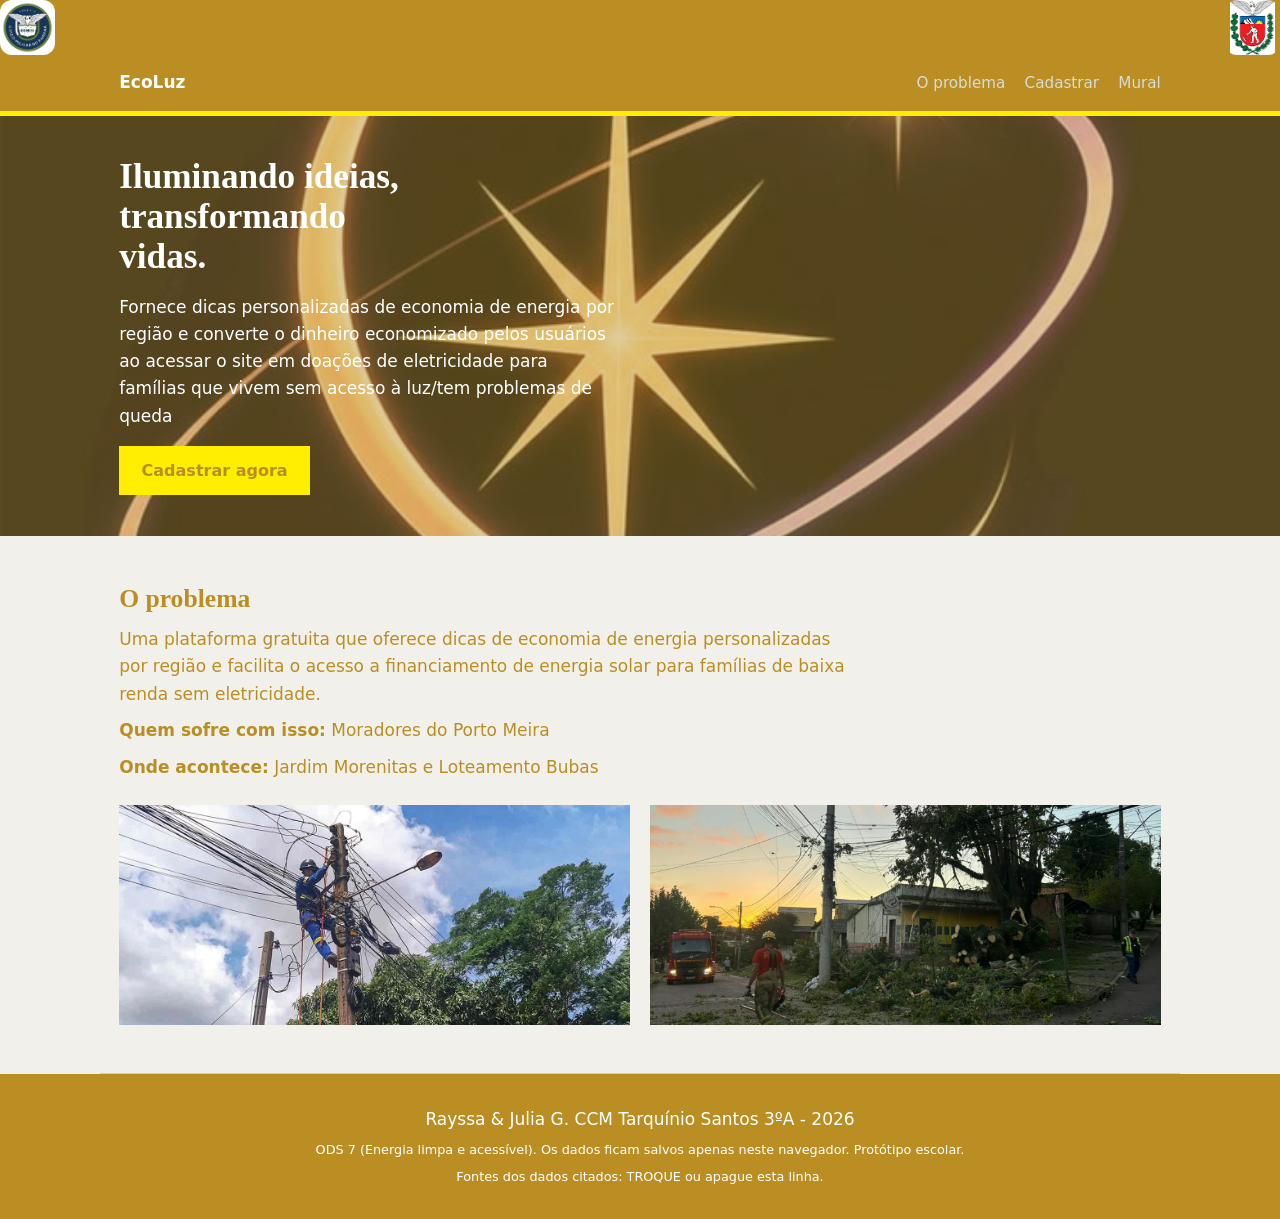
==== commit 85be064d: "Add files via upload" ====
--- a/index.html
+++ b/index.html
@@ -10,11 +10,18 @@
 <body>
 
 <header class="topo">
+  <div class="logos">
+    <img src="imagens/colegio-civico-militar-do-parana-logo.png" class="logo">
+
+    <img src="imagens/governo_estado.png" class="logo">
+  </div>
+  
+
   <div class="faixa">
     <p class="marca">EcoLuz</p>
     <nav>
-      <a href="#problema">O problema</a>
-      <a href="#cadastrar">Cadastrar</a>
+      <a href="index.html">O problema</a>
+      <a href="Untitled-1.html">Cadastrar</a>
       <a href="#mural">Mural</a>
     </nav>
   </div>
@@ -25,7 +32,7 @@
   <div class="capa-texto">
     <h1>Iluminando ideias, transformando vidas.</h1>
     <p>Fornece dicas personalizadas de economia de energia por região e converte o dinheiro economizado pelos usuários ao acessar o site em doações de eletricidade para famílias que vivem sem acesso à luz/tem problemas de queda</p>
-    <a class="botao" href="#cadastrar">Cadastrar agora</a>
+    <a class="botao" href="Untitled-1.html">Cadastrar agora</a>
   </div>
 </section>
 
@@ -46,75 +53,6 @@
   </div>
 </section>
 
-<section class="bloco">
-  <h2>Os numeros do projeto</h2>
-  <p class="largura-texto">Indicador: número de ações cadastradas por moradores diferentes em 4 semanas</p>
-  <div class="painel" id="painel"></div>
-</section>
-
-<section id="cadastrar" class="bloco">
-  <h2>Registrar</h2>
-  <form id="formulario" class="formulario">
-    <div class="campo">
-      <label for="tituloDaAcao">Título da ação</label>
-      <input type="text" id="tituloDaAcao" maxlength="80" required>
-    </div>
-    <div class="campo">
-      <label for="categoria">Categoria</label>
-      <select id="categoria" required>
-        <option>Ambiental</option>
-        <option>Social</option>
-        <option>Educação</option>
-        <option>Saúde</option>
-      </select>
-    </div>
-    <div class="campo">
-      <label for="local">Local</label>
-      <input type="text" id="local" maxlength="80" required>
-    </div>
-    <div class="campo">
-      <label for="quantasPessoasParticipar">Quantas pessoas participaram</label>
-      <input type="number" id="quantasPessoasParticipar" min="0" step="1" required>
-    </div>
-    <div class="campo largo">
-      <label for="oQueFoiFeito">O que foi feito</label>
-      <textarea id="oQueFoiFeito" rows="3" maxlength="300" required></textarea>
-    </div>
-    <button type="submit" class="botao">Salvar</button>
-    <p id="aviso" class="aviso" role="status"></p>
-  </form>
-</section>
-
-<section id="mural" class="bloco">
-  <h2>Mural</h2>
-  <div class="ferramentas">
-    <div class="ferramenta">
-      <label for="busca">Buscar</label>
-      <input type="text" id="busca" placeholder="digite uma palavra">
-    </div>
-    <div class="ferramenta">
-      <label for="filtro">Categoria</label>
-      <select id="filtro">
-        <option value="todas">Todas</option>
-        <option>Ambiental</option>
-        <option>Social</option>
-        <option>Educação</option>
-        <option>Saúde</option>
-      </select>
-    </div>
-    <div class="ferramenta">
-      <label for="exportar">Dados</label>
-      <div class="grupo-botoes">
-        <button type="button" id="exportar" class="botao-fino">Baixar</button>
-        <label for="importar" class="botao-fino">Carregar</label>
-        <input type="file" id="importar" accept="application/json" hidden>
-        <button type="button" id="limpar" class="botao-fino perigo">Apagar tudo</button>
-      </div>
-    </div>
-  </div>
-  <div id="lista" class="lista"></div>
-</section>
-
 </main>
 
 <footer class="rodape">
--- a/style.css
+++ b/style.css
@@ -177,4 +177,26 @@
   .capa img{ height: 340px; }
   .bloco{ padding: 2rem 1rem; }
   .ferramentas{ flex-direction: column; align-items: stretch; }
+}
+
+.cabecalho {
+    display: flex;
+    justify-content: space-between;
+    align-items: center;
+    width: 100%;
+    padding: 10px 20px;
+    box-sizing: border-box;
+}
+
+.logo {
+    width: 55px;
+    height: 55px;
+    object-fit: contain;
+    border-radius: 12px;
+}
+
+.logos{
+  display: flex;
+  justify-content: space-between ;
+  align-items: center;
 }
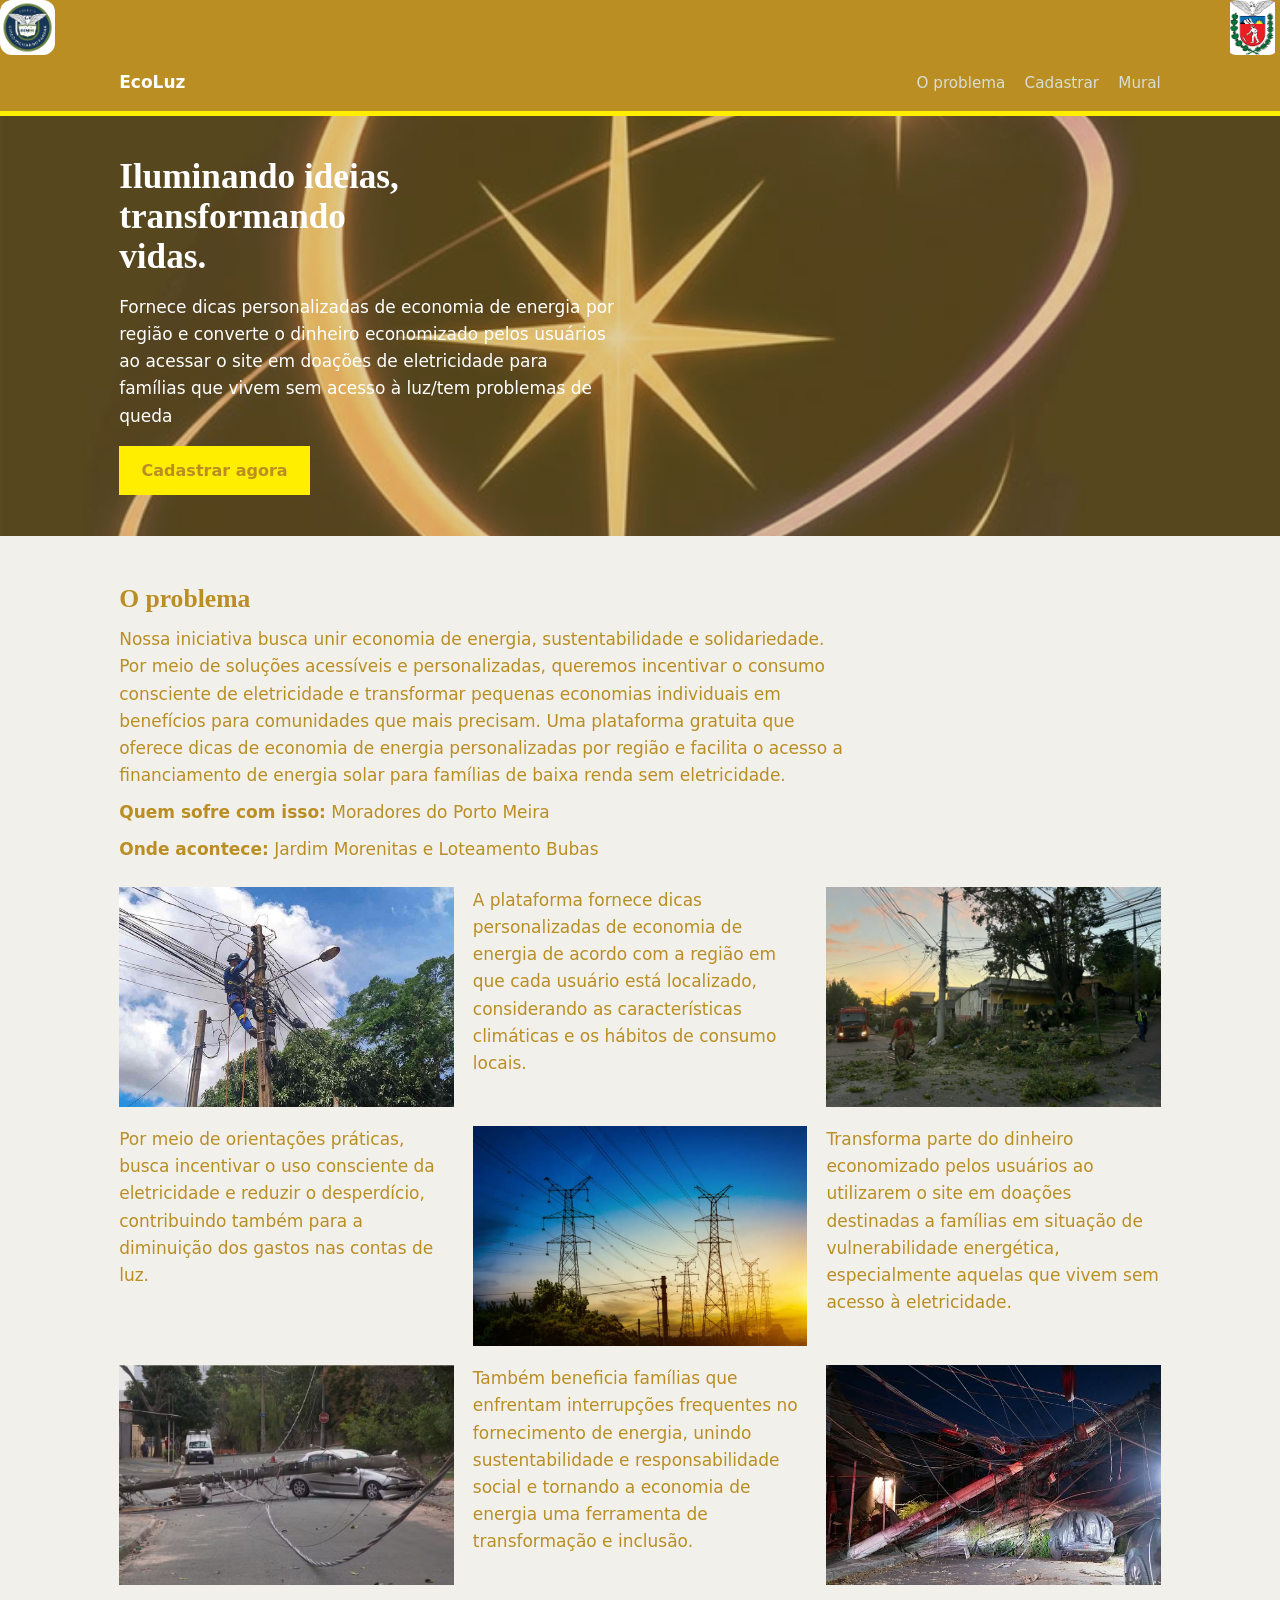
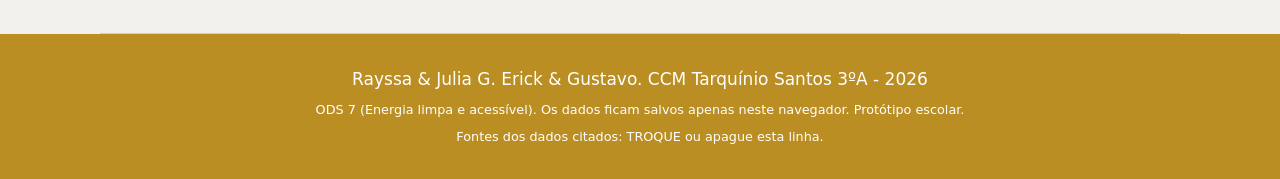
==== commit 33977251: "Add files via upload" ====
--- a/index.html
+++ b/index.html
@@ -40,23 +40,36 @@
 
 <section id="problema" class="bloco">
   <h2>O problema</h2>
-  <p class="largura-texto">Uma plataforma gratuita que oferece dicas de economia de energia personalizadas por região e facilita o acesso a financiamento de energia solar para famílias de baixa renda sem eletricidade.</p>
+  <p class="largura-texto">Nossa iniciativa busca unir economia de energia, sustentabilidade e solidariedade. Por meio de soluções acessíveis e personalizadas, queremos incentivar o consumo consciente de eletricidade e transformar pequenas economias individuais em benefícios para comunidades que mais precisam. Uma plataforma gratuita que oferece dicas de economia de energia personalizadas por região e facilita o acesso a financiamento de energia solar para famílias de baixa renda sem eletricidade.</p>
   <p class="largura-texto"><b>Quem sofre com isso:</b> Moradores do Porto Meira</p>
   <p class="largura-texto"><b>Onde acontece:</b> Jardim Morenitas e Loteamento Bubas</p>
   <div class="galeria">
     <figure>
       <img src="imagens/foto 1.jpg" alt="TROQUE: descreva a foto 1">
     </figure>
+    <p> A plataforma fornece dicas personalizadas de economia de energia de acordo com a região em que cada usuário está localizado, considerando as características climáticas e os hábitos de consumo locais.</p>
     <figure>
       <img src="imagens/foto 2.jpg" alt="TROQUE: descreva a foto 2">
     </figure>
+    <p> Por meio de orientações práticas, busca incentivar o uso consciente da eletricidade e reduzir o desperdício, contribuindo também para a diminuição dos gastos nas contas de luz.</p>
+    <figure>
+      <img src="imagens/foto 5.webp" alt="TROQUE: descreva a foto 1">
+    </figure>
+    <p>Transforma parte do dinheiro economizado pelos usuários ao utilizarem o site em doações destinadas a famílias em situação de vulnerabilidade energética, especialmente aquelas que vivem sem acesso à eletricidade.</p>
+    <figure>
+      <img src="imagens/foto 4.avif" alt="TROQUE: descreva a foto 2">
+    </figure>
+    <p> Também beneficia famílias que enfrentam interrupções frequentes no fornecimento de energia, unindo sustentabilidade e responsabilidade social e tornando a economia de energia uma ferramenta de transformação e inclusão.</p>
+    <figure>
+    <img src="imagens/foto 3.jpg" alt="TROQUE: descreva a foto 2">
+  </figure>
   </div>
 </section>
 
 </main>
 
 <footer class="rodape">
-  <p>Rayssa & Julia G. CCM Tarquínio Santos 3ºA - 2026</p>
+  <p>Rayssa & Julia G. Erick & Gustavo. CCM Tarquínio Santos 3ºA - 2026</p>
   <p class="miudo">ODS 7 (Energia limpa e acessível). Os dados ficam salvos apenas neste navegador. Protótipo escolar.</p>
   <p class="miudo">Fontes dos dados citados: TROQUE ou apague esta linha.</p>
 </footer>
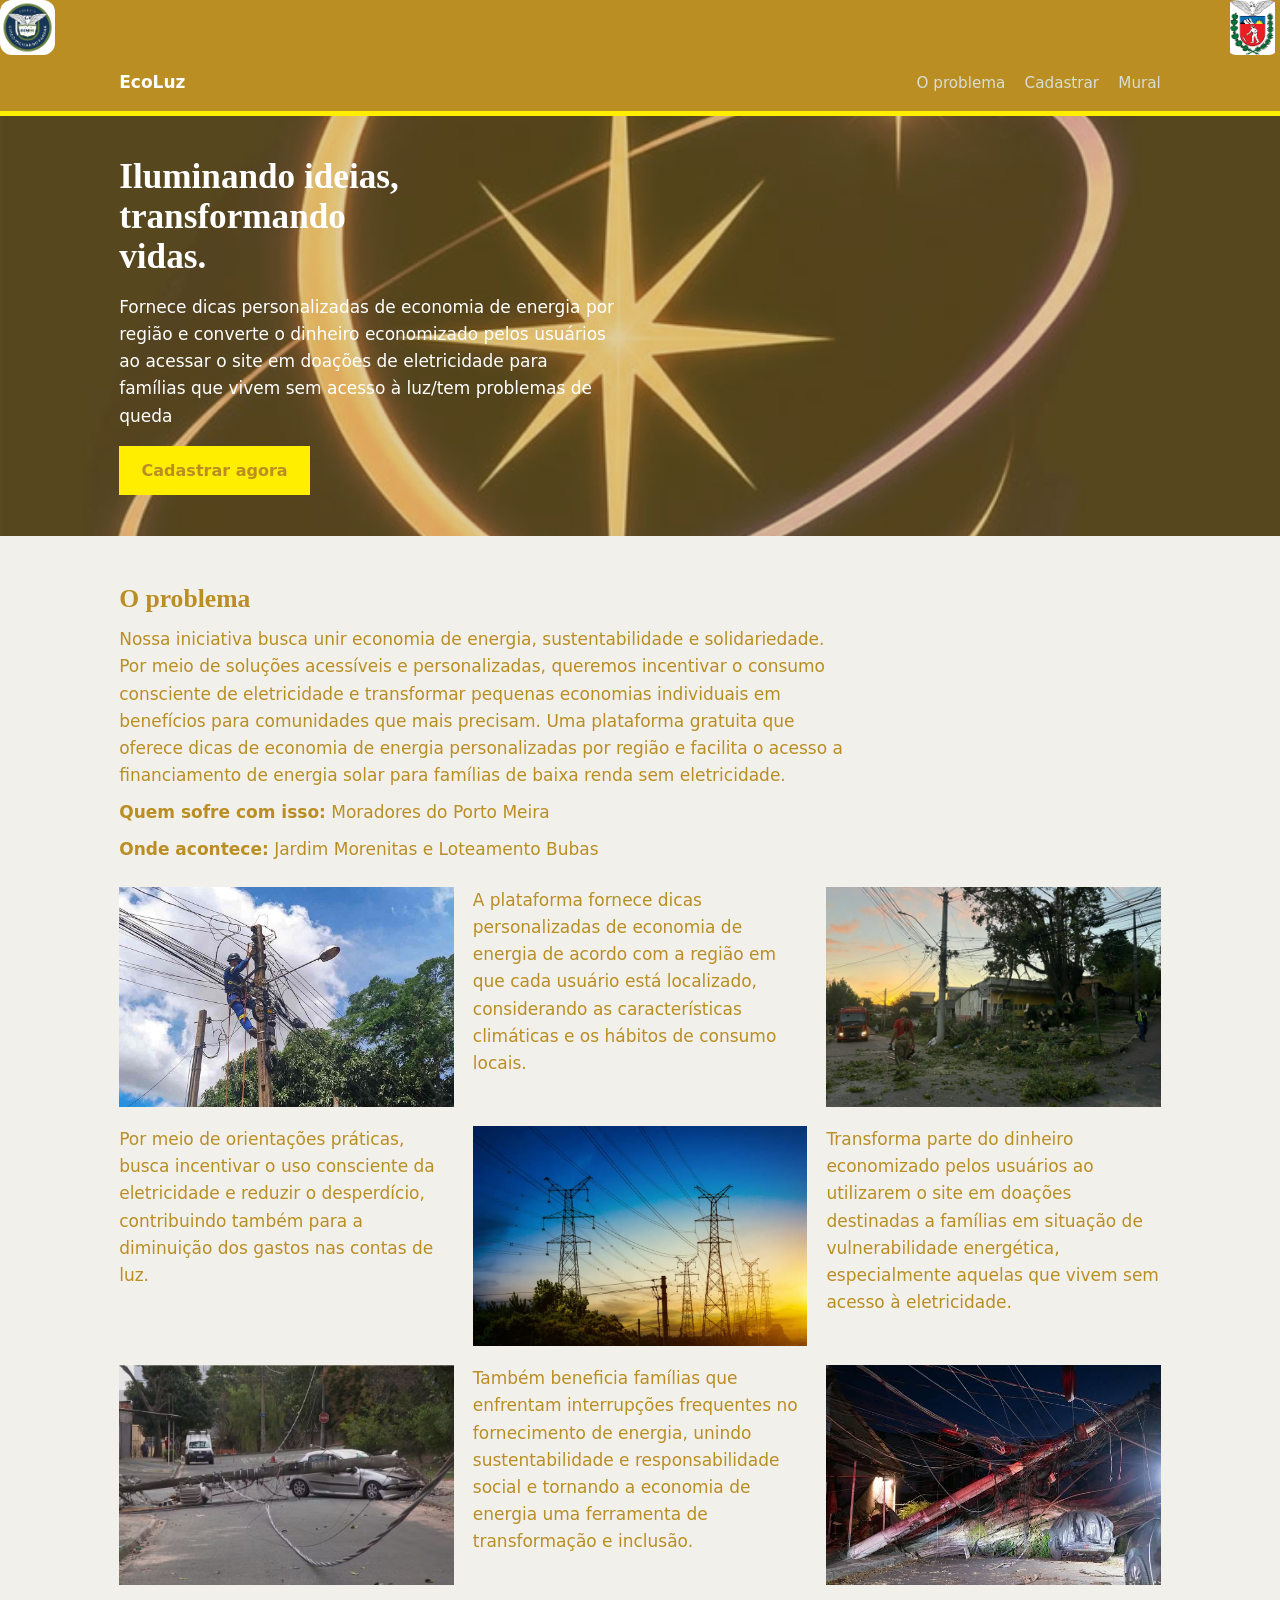
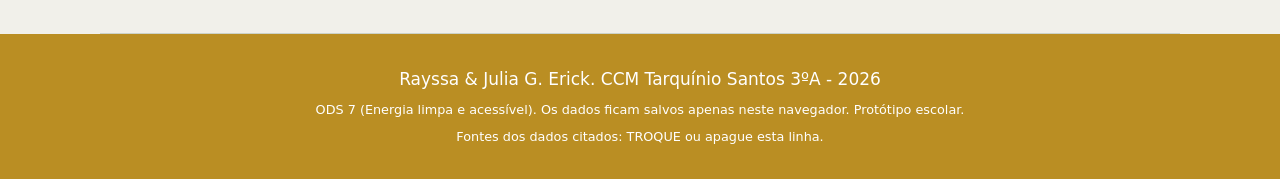
==== commit fc1f2085: "Add files via upload" ====
--- a/index.html
+++ b/index.html
@@ -69,7 +69,7 @@
 </main>
 
 <footer class="rodape">
-  <p>Rayssa & Julia G. Erick & Gustavo. CCM Tarquínio Santos 3ºA - 2026</p>
+  <p>Rayssa & Julia G. Erick. CCM Tarquínio Santos 3ºA - 2026</p>
   <p class="miudo">ODS 7 (Energia limpa e acessível). Os dados ficam salvos apenas neste navegador. Protótipo escolar.</p>
   <p class="miudo">Fontes dos dados citados: TROQUE ou apague esta linha.</p>
 </footer>
